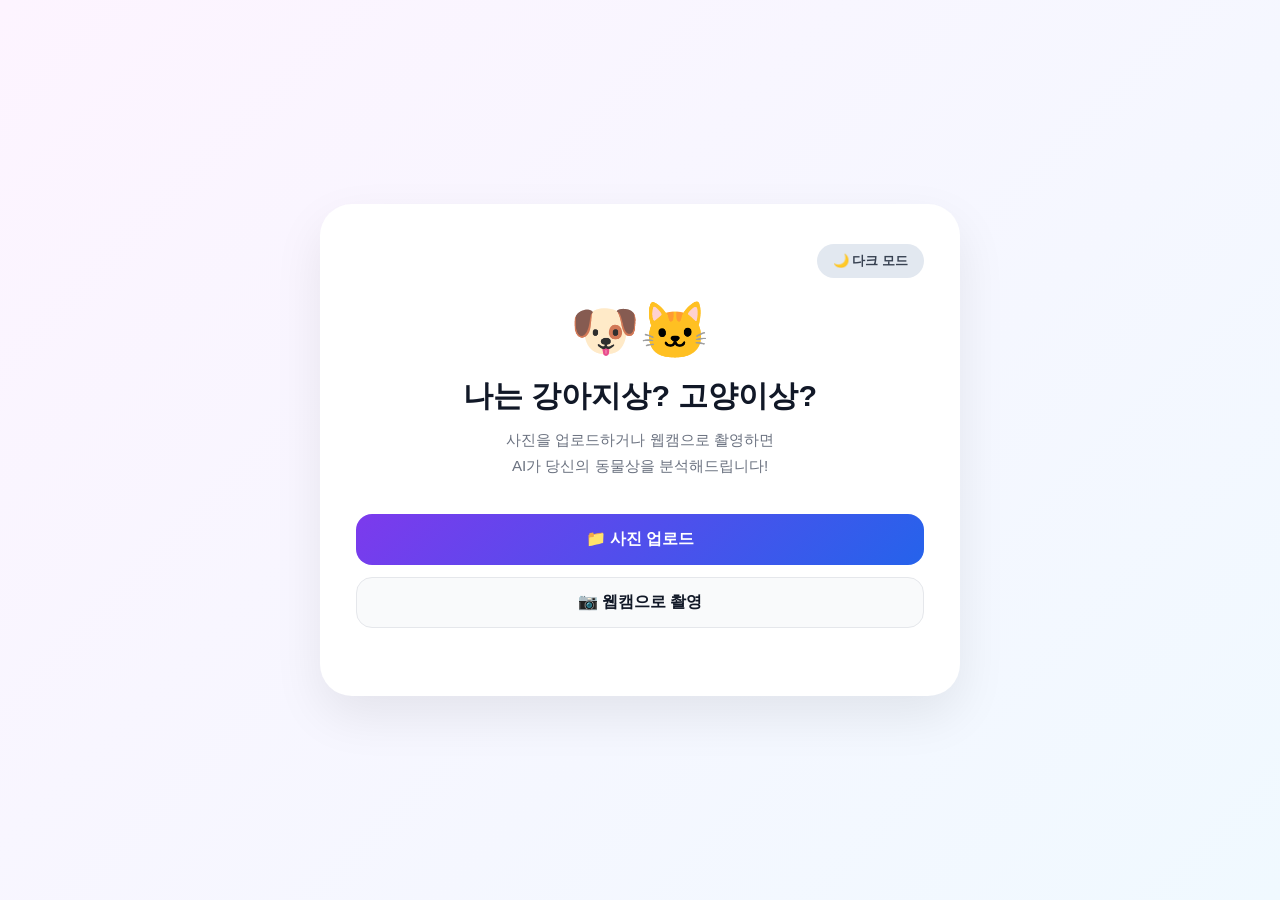
==== animal.html @ 74ea11f6 "Add animal face test page with Teachable Machine model Co-Authored-By: Claude Sonnet 4.6 <noreply@an" ====
<!DOCTYPE html>
<html lang="ko" data-theme="light">
<head>
  <meta charset="UTF-8" />
  <meta name="viewport" content="width=device-width, initial-scale=1.0" />
  <title>나는 강아지상? 고양이상? 동물상 테스트</title>
  <style>
    * { box-sizing: border-box; margin: 0; padding: 0; }

    :root {
      --bg: linear-gradient(135deg, #fdf4ff, #f0f9ff);
      --container-bg: #ffffff;
      --text: #111827;
      --subtext: #6b7280;
      --card-bg: #f9fafb;
      --card-border: #e5e7eb;
      --shadow: 0 20px 50px rgba(0,0,0,0.08);
      --toggle-bg: #e2e8f0;
      --toggle-text: #374151;
    }

    [data-theme="dark"] {
      --bg: linear-gradient(135deg, #0f172a, #1e1b2e);
      --container-bg: #1e293b;
      --text: #f1f5f9;
      --subtext: #94a3b8;
      --card-bg: #0f172a;
      --card-border: #334155;
      --shadow: 0 20px 50px rgba(0,0,0,0.4);
      --toggle-bg: #334155;
      --toggle-text: #f1f5f9;
    }

    body {
      font-family: "Segoe UI", Arial, sans-serif;
      background: var(--bg);
      color: var(--text);
      min-height: 100vh;
      display: flex;
      align-items: center;
      justify-content: center;
      padding: 24px;
      transition: background 0.3s, color 0.3s;
    }

    .container {
      width: 100%;
      max-width: 640px;
      background: var(--container-bg);
      border-radius: 32px;
      box-shadow: var(--shadow);
      padding: 40px 36px;
      transition: background 0.3s, box-shadow 0.3s;
    }

    .top-bar {
      display: flex;
      justify-content: flex-end;
      margin-bottom: 20px;
    }

    .theme-toggle {
      background: var(--toggle-bg);
      color: var(--toggle-text);
      border: none;
      border-radius: 20px;
      padding: 8px 16px;
      font-size: 0.82rem;
      font-weight: 600;
      cursor: pointer;
      transition: background 0.2s, transform 0.15s;
    }
    .theme-toggle:hover { transform: translateY(-1px); }

    /* Hero */
    .hero { text-align: center; margin-bottom: 36px; }
    .hero .emoji { font-size: 3.5rem; margin-bottom: 12px; }
    .hero h1 { font-size: 1.9rem; font-weight: 800; margin-bottom: 10px; }
    .hero p { color: var(--subtext); font-size: 0.95rem; line-height: 1.7; }

    /* Input area */
    .input-area {
      display: flex;
      flex-direction: column;
      gap: 12px;
      margin-bottom: 28px;
    }

    .btn-primary {
      width: 100%;
      background: linear-gradient(135deg, #7c3aed, #2563eb);
      color: white;
      border: none;
      border-radius: 16px;
      padding: 15px;
      font-size: 1rem;
      font-weight: 700;
      cursor: pointer;
      transition: transform 0.15s, opacity 0.15s;
    }
    .btn-primary:hover { transform: translateY(-2px); opacity: 0.92; }
    .btn-primary:disabled { opacity: 0.5; cursor: not-allowed; transform: none; }

    .btn-secondary {
      width: 100%;
      background: var(--card-bg);
      color: var(--text);
      border: 1.5px solid var(--card-border);
      border-radius: 16px;
      padding: 14px;
      font-size: 1rem;
      font-weight: 600;
      cursor: pointer;
      transition: transform 0.15s, border-color 0.2s;
    }
    .btn-secondary:hover { transform: translateY(-2px); border-color: #7c3aed; }

    /* Preview */
    .preview-box {
      display: none;
      position: relative;
      border-radius: 20px;
      overflow: hidden;
      margin-bottom: 20px;
      background: var(--card-bg);
      border: 1.5px solid var(--card-border);
      text-align: center;
    }
    .preview-box img {
      max-width: 100%;
      max-height: 320px;
      object-fit: cover;
      display: block;
      margin: 0 auto;
    }

    /* Webcam */
    .webcam-box {
      display: none;
      border-radius: 20px;
      overflow: hidden;
      margin-bottom: 20px;
      background: #000;
      text-align: center;
    }
    .webcam-box video, .webcam-box canvas {
      width: 100%;
      max-height: 320px;
      object-fit: cover;
      display: block;
    }

    /* Loading */
    .loading {
      display: none;
      text-align: center;
      padding: 24px 0;
      color: var(--subtext);
      font-size: 0.95rem;
    }
    .spinner {
      width: 44px; height: 44px;
      border: 4px solid var(--card-border);
      border-top-color: #7c3aed;
      border-radius: 50%;
      animation: spin 0.8s linear infinite;
      margin: 0 auto 12px;
    }
    @keyframes spin { to { transform: rotate(360deg); } }

    /* Result */
    .result-box {
      display: none;
      animation: fadeUp 0.5s ease;
    }
    @keyframes fadeUp {
      from { opacity: 0; transform: translateY(16px); }
      to   { opacity: 1; transform: translateY(0); }
    }

    .result-title {
      text-align: center;
      font-size: 2rem;
      font-weight: 800;
      margin-bottom: 6px;
    }
    .result-subtitle {
      text-align: center;
      color: var(--subtext);
      font-size: 0.9rem;
      margin-bottom: 28px;
    }

    .bars { display: flex; flex-direction: column; gap: 16px; margin-bottom: 28px; }

    .bar-item {}
    .bar-label {
      display: flex;
      justify-content: space-between;
      font-weight: 700;
      font-size: 0.95rem;
      margin-bottom: 6px;
    }
    .bar-track {
      height: 14px;
      border-radius: 99px;
      background: var(--card-bg);
      border: 1px solid var(--card-border);
      overflow: hidden;
    }
    .bar-fill {
      height: 100%;
      border-radius: 99px;
      transition: width 1s cubic-bezier(.4,0,.2,1);
      width: 0%;
    }
    .bar-fill.dog  { background: linear-gradient(90deg, #f59e0b, #ef4444); }
    .bar-fill.cat  { background: linear-gradient(90deg, #8b5cf6, #3b82f6); }

    .result-card {
      background: var(--card-bg);
      border: 1.5px solid var(--card-border);
      border-radius: 20px;
      padding: 24px;
      text-align: center;
      margin-bottom: 20px;
    }
    .result-card .animal-emoji { font-size: 3rem; margin-bottom: 10px; }
    .result-card h3 { font-size: 1.3rem; font-weight: 800; margin-bottom: 8px; }
    .result-card p { color: var(--subtext); font-size: 0.9rem; line-height: 1.7; }

    .retry-btn {
      width: 100%;
      background: var(--card-bg);
      color: var(--text);
      border: 1.5px solid var(--card-border);
      border-radius: 16px;
      padding: 14px;
      font-size: 1rem;
      font-weight: 700;
      cursor: pointer;
      transition: transform 0.15s, border-color 0.2s;
    }
    .retry-btn:hover { transform: translateY(-2px); border-color: #7c3aed; }

    @media (max-width: 480px) {
      .container { padding: 28px 20px; }
      .hero h1 { font-size: 1.6rem; }
    }
  </style>
</head>
<body>
<div class="container">
  <div class="top-bar">
    <button class="theme-toggle" onclick="toggleTheme()">🌙 다크 모드</button>
  </div>

  <div class="hero">
    <div class="emoji">🐶🐱</div>
    <h1>나는 강아지상? 고양이상?</h1>
    <p>사진을 업로드하거나 웹캠으로 촬영하면<br/>AI가 당신의 동물상을 분석해드립니다!</p>
  </div>

  <div class="input-area" id="inputArea">
    <input type="file" id="fileInput" accept="image/*" style="display:none" onchange="handleFile(event)" />
    <button class="btn-primary" onclick="document.getElementById('fileInput').click()">📁 사진 업로드</button>
    <button class="btn-secondary" id="webcamBtn" onclick="startWebcam()">📷 웹캠으로 촬영</button>
  </div>

  <div class="preview-box" id="previewBox">
    <img id="previewImg" src="" alt="미리보기" />
  </div>

  <div class="webcam-box" id="webcamBox">
    <video id="webcamVideo" autoplay playsinline></video>
  </div>

  <div class="input-area" id="analyzeArea" style="display:none">
    <button class="btn-primary" id="analyzeBtn" onclick="analyze()">🔍 동물상 분석하기</button>
    <button class="btn-secondary" onclick="reset()">다시 선택</button>
  </div>

  <div class="loading" id="loading">
    <div class="spinner"></div>
    AI가 분석 중입니다...
  </div>

  <div class="result-box" id="resultBox">
    <div class="result-title" id="resultTitle"></div>
    <div class="result-subtitle" id="resultSubtitle"></div>
    <div class="bars">
      <div class="bar-item">
        <div class="bar-label"><span>🐶 강아지상</span><span id="dogPct">0%</span></div>
        <div class="bar-track"><div class="bar-fill dog" id="dogBar"></div></div>
      </div>
      <div class="bar-item">
        <div class="bar-label"><span>🐱 고양이상</span><span id="catPct">0%</span></div>
        <div class="bar-track"><div class="bar-fill cat" id="catBar"></div></div>
      </div>
    </div>
    <div class="result-card" id="resultCard">
      <div class="animal-emoji" id="resultEmoji"></div>
      <h3 id="resultCardTitle"></h3>
      <p id="resultCardDesc"></p>
    </div>
    <button class="retry-btn" onclick="reset()">🔄 다시 테스트하기</button>
  </div>
</div>

<script src="https://cdn.jsdelivr.net/npm/@tensorflow/tfjs@latest/dist/tf.min.js"></script>
<script src="https://cdn.jsdelivr.net/npm/@teachablemachine/image@latest/dist/teachablemachine-image.min.js"></script>
<script>
  const MODEL_URL = 'https://teachablemachine.withgoogle.com/models/dnHHzektD/';
  let model = null;
  let webcamStream = null;
  let capturedCanvas = null;

  const ANIMAL_INFO = {
    dog: {
      emoji: '🐶',
      title: '강아지상이에요!',
      desc: '밝고 활발한 에너지가 넘치는 타입! 주변 사람들에게 먼저 다가가는 친화력과 넘치는 애교로 어디서든 사랑받아요. 충성스럽고 따뜻한 마음을 가진 당신, 함께 있으면 기분이 좋아지는 존재입니다.',
    },
    cat: {
      emoji: '🐱',
      title: '고양이상이에요!',
      desc: '신비롭고 도도한 매력을 지닌 타입! 혼자만의 시간을 소중히 여기지만, 마음을 연 사람에게는 누구보다 깊은 애정을 쏟아요. 독립적이고 세련된 분위기로 주변의 시선을 사로잡는 존재입니다.',
    },
  };

  async function loadModel() {
    if (!model) {
      model = await tmImage.load(MODEL_URL + 'model.json', MODEL_URL + 'metadata.json');
    }
    return model;
  }

  function handleFile(e) {
    const file = e.target.files[0];
    if (!file) return;
    stopWebcam();
    const reader = new FileReader();
    reader.onload = (ev) => {
      const img = document.getElementById('previewImg');
      img.src = ev.target.result;
      capturedCanvas = null;
      document.getElementById('previewBox').style.display = 'block';
      document.getElementById('webcamBox').style.display = 'none';
      document.getElementById('analyzeArea').style.display = 'flex';
      document.getElementById('resultBox').style.display = 'none';
    };
    reader.readAsDataURL(file);
  }

  async function startWebcam() {
    stopWebcam();
    document.getElementById('resultBox').style.display = 'none';
    document.getElementById('previewBox').style.display = 'none';
    try {
      webcamStream = await navigator.mediaDevices.getUserMedia({ video: { facingMode: 'user' } });
      const video = document.getElementById('webcamVideo');
      video.srcObject = webcamStream;
      document.getElementById('webcamBox').style.display = 'block';
      document.getElementById('webcamBtn').textContent = '📸 현재 화면으로 촬영';
      document.getElementById('webcamBtn').onclick = captureWebcam;
      document.getElementById('analyzeArea').style.display = 'none';
    } catch {
      alert('웹캠 접근 권한이 필요합니다.');
    }
  }

  function captureWebcam() {
    const video = document.getElementById('webcamVideo');
    const canvas = document.createElement('canvas');
    canvas.width = video.videoWidth;
    canvas.height = video.videoHeight;
    canvas.getContext('2d').drawImage(video, 0, 0);
    capturedCanvas = canvas;

    const img = document.getElementById('previewImg');
    img.src = canvas.toDataURL();
    document.getElementById('previewBox').style.display = 'block';
    document.getElementById('webcamBox').style.display = 'none';
    document.getElementById('analyzeArea').style.display = 'flex';
    stopWebcam();
    document.getElementById('webcamBtn').textContent = '📷 웹캠으로 촬영';
    document.getElementById('webcamBtn').onclick = startWebcam;
  }

  function stopWebcam() {
    if (webcamStream) {
      webcamStream.getTracks().forEach(t => t.stop());
      webcamStream = null;
    }
  }

  async function analyze() {
    document.getElementById('analyzeArea').style.display = 'none';
    document.getElementById('loading').style.display = 'block';

    try {
      const m = await loadModel();
      let source;
      if (capturedCanvas) {
        source = capturedCanvas;
      } else {
        source = document.getElementById('previewImg');
      }

      const predictions = await m.predict(source);
      document.getElementById('loading').style.display = 'none';
      showResult(predictions);
    } catch (err) {
      document.getElementById('loading').style.display = 'none';
      document.getElementById('analyzeArea').style.display = 'flex';
      alert('분석 중 오류가 발생했습니다. 다시 시도해주세요.');
      console.error(err);
    }
  }

  function showResult(predictions) {
    let dog = 0, cat = 0;
    predictions.forEach(p => {
      const name = p.className.toLowerCase();
      if (name.includes('dog') || name.includes('강아지')) dog = p.probability;
      else if (name.includes('cat') || name.includes('고양이')) cat = p.probability;
    });

    // fallback: use index order if names don't match
    if (dog === 0 && cat === 0 && predictions.length >= 2) {
      dog = predictions[0].probability;
      cat = predictions[1].probability;
    }

    const dogPct = Math.round(dog * 100);
    const catPct = Math.round(cat * 100);
    const winner = dogPct >= catPct ? 'dog' : 'cat';
    const info = ANIMAL_INFO[winner];

    document.getElementById('resultTitle').textContent = info.emoji + ' ' + info.title;
    document.getElementById('resultSubtitle').textContent =
      `강아지상 ${dogPct}% · 고양이상 ${catPct}%`;
    document.getElementById('resultEmoji').textContent = info.emoji;
    document.getElementById('resultCardTitle').textContent = info.title;
    document.getElementById('resultCardDesc').textContent = info.desc;

    document.getElementById('resultBox').style.display = 'block';

    // animate bars
    requestAnimationFrame(() => {
      document.getElementById('dogBar').style.width = dogPct + '%';
      document.getElementById('catBar').style.width = catPct + '%';
      document.getElementById('dogPct').textContent = dogPct + '%';
      document.getElementById('catPct').textContent = catPct + '%';
    });
  }

  function reset() {
    stopWebcam();
    capturedCanvas = null;
    document.getElementById('fileInput').value = '';
    document.getElementById('previewImg').src = '';
    document.getElementById('previewBox').style.display = 'none';
    document.getElementById('webcamBox').style.display = 'none';
    document.getElementById('analyzeArea').style.display = 'none';
    document.getElementById('resultBox').style.display = 'none';
    document.getElementById('loading').style.display = 'none';
    document.getElementById('inputArea').style.display = 'flex';
    document.getElementById('dogBar').style.width = '0%';
    document.getElementById('catBar').style.width = '0%';
    document.getElementById('webcamBtn').textContent = '📷 웹캠으로 촬영';
    document.getElementById('webcamBtn').onclick = startWebcam;
  }

  function toggleTheme() {
    const html = document.documentElement;
    const btn = document.querySelector('.theme-toggle');
    if (html.getAttribute('data-theme') === 'light') {
      html.setAttribute('data-theme', 'dark');
      btn.textContent = '☀️ 화이트 모드';
    } else {
      html.setAttribute('data-theme', 'light');
      btn.textContent = '🌙 다크 모드';
    }
  }
</script>
</body>
</html>
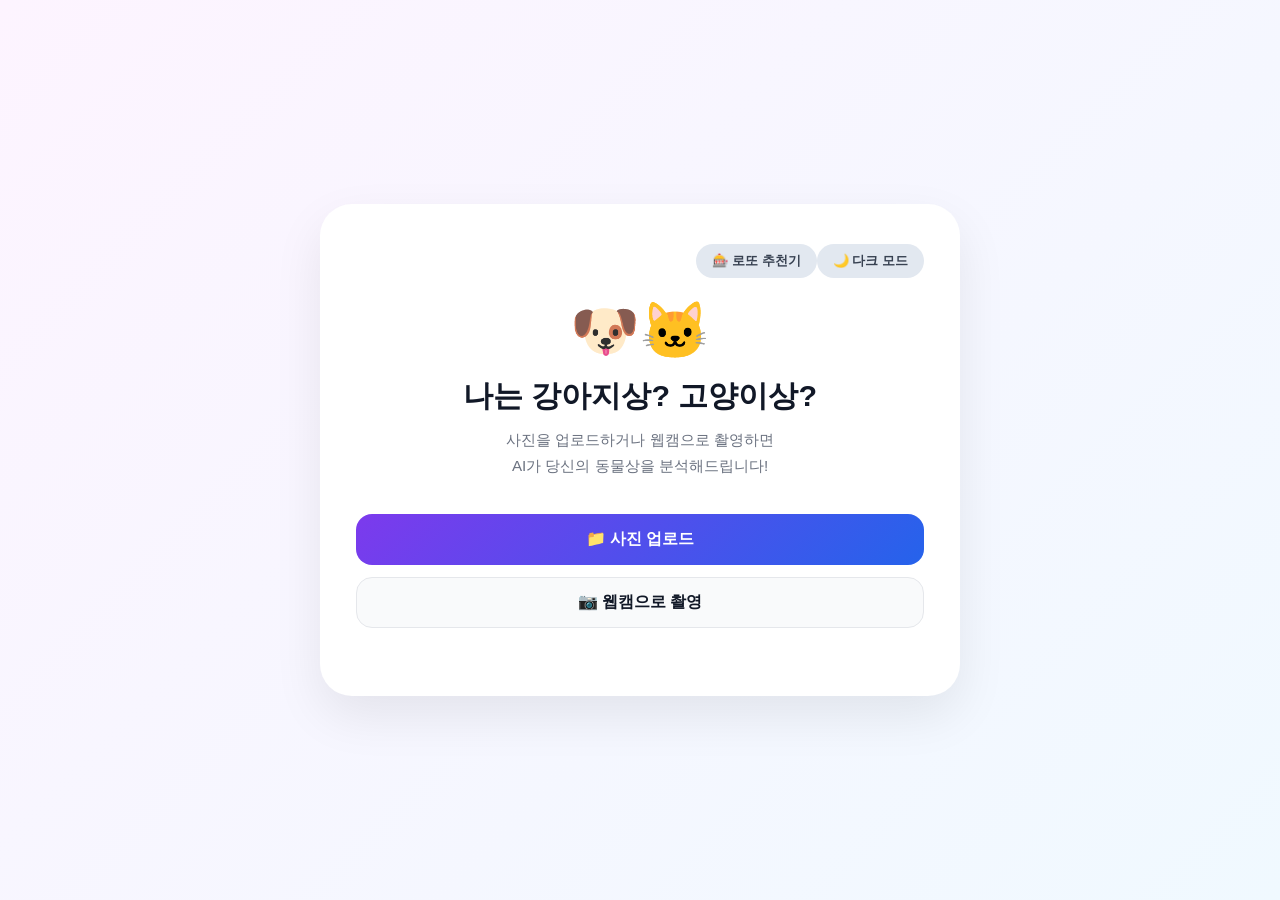
==== commit 6f706858: "Add navigation links between lotto and animal test pages Co-Authored-By: Claude Sonnet 4.6 <noreply@" ====
--- a/animal.html
+++ b/animal.html
@@ -252,6 +252,9 @@
 <body>
 <div class="container">
   <div class="top-bar">
+    <a href="index.html" style="text-decoration:none;">
+      <button class="theme-toggle">🎰 로또 추천기</button>
+    </a>
     <button class="theme-toggle" onclick="toggleTheme()">🌙 다크 모드</button>
   </div>
 
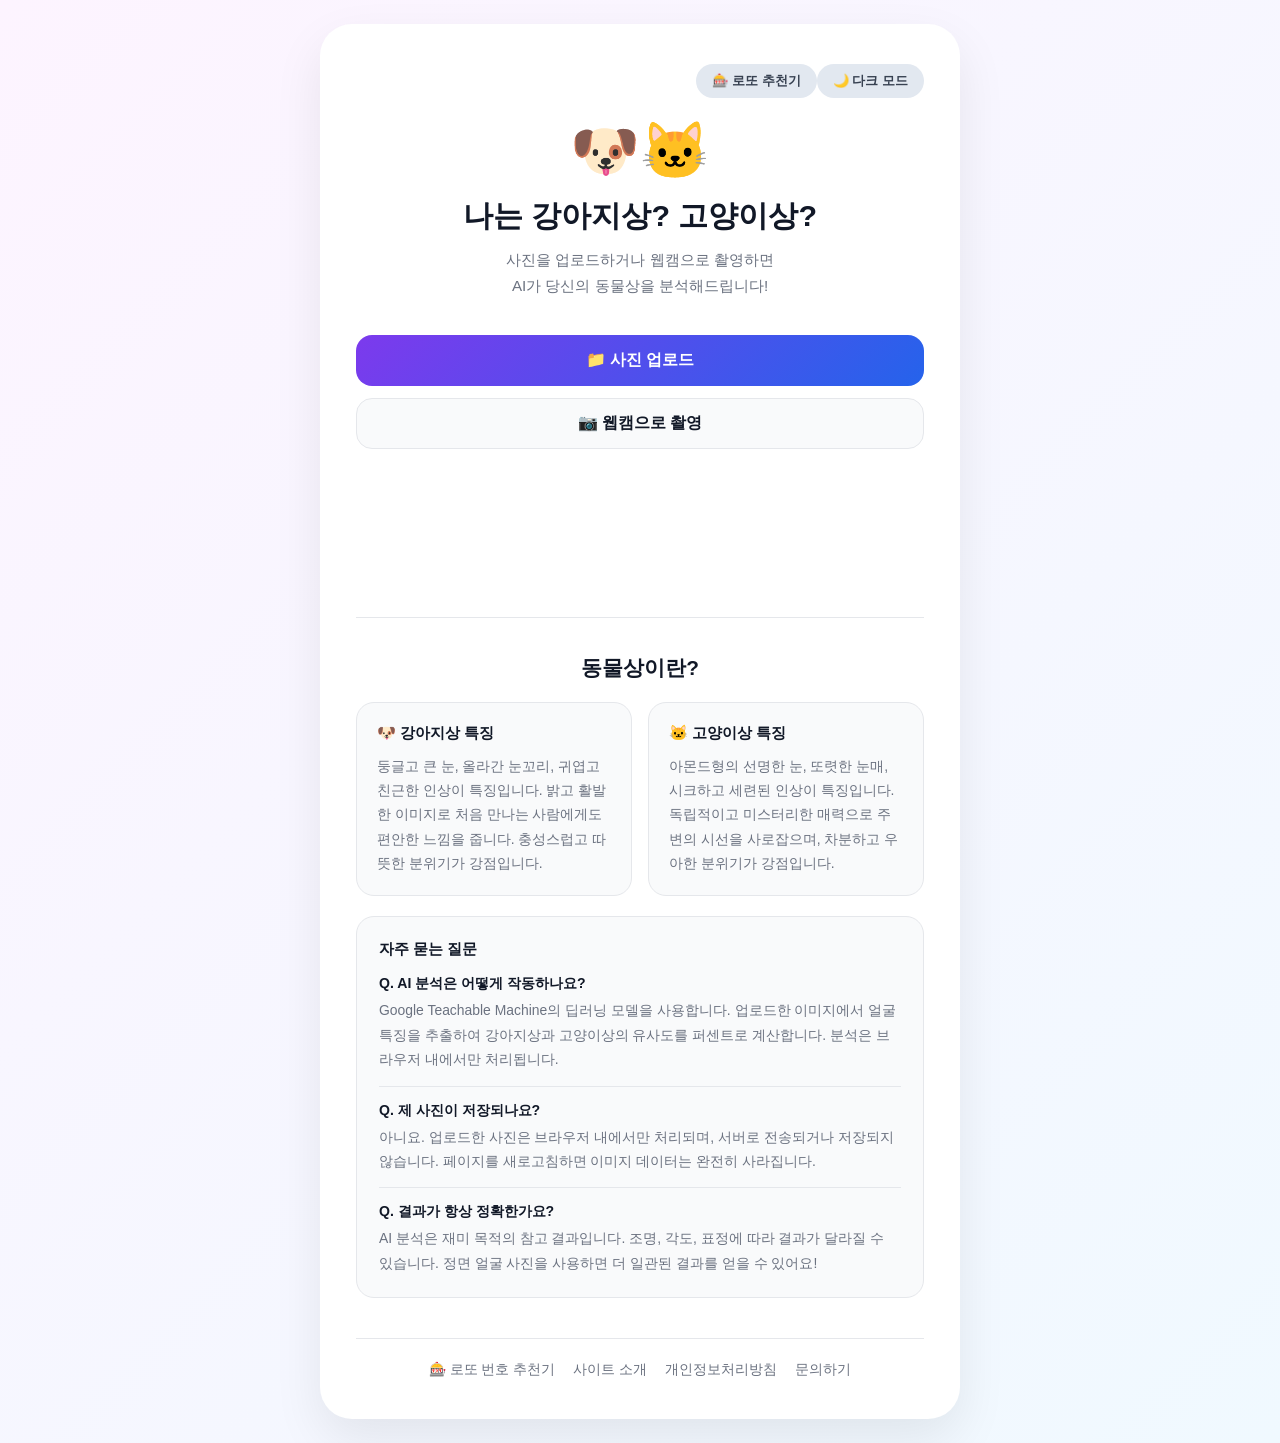
==== commit fb1821c1: "Add quality content, privacy policy, about page, and AdSense ad units for AdSense approval - Add pri" ====
--- a/animal.html
+++ b/animal.html
@@ -3,7 +3,13 @@
 <head>
   <meta charset="UTF-8" />
   <meta name="viewport" content="width=device-width, initial-scale=1.0" />
-  <title>나는 강아지상? 고양이상? 동물상 테스트</title>
+  <meta name="google-adsense-account" content="ca-pub-1166438034048593">
+  <meta name="description" content="AI가 내 사진을 분석해 강아지상인지 고양이상인지 알려줍니다. 사진 업로드 또는 웹캠으로 무료 동물상 테스트!">
+  <meta property="og:title" content="동물상 테스트 - AI가 분석하는 강아지상 고양이상">
+  <meta property="og:description" content="사진을 업로드하면 AI가 당신의 동물상을 분석해드립니다. 무료로 이용하세요!">
+  <meta property="og:type" content="website">
+  <title>동물상 테스트 - AI가 분석하는 강아지상 고양이상 | ProjectYoon</title>
+  <script async src="https://pagead2.googlesyndication.com/pagead/js/adsbygoogle.js?client=ca-pub-1166438034048593" crossorigin="anonymous"></script>
   <style>
     * { box-sizing: border-box; margin: 0; padding: 0; }
 
@@ -243,9 +249,113 @@
     }
     .retry-btn:hover { transform: translateY(-2px); border-color: #7c3aed; }
 
+    .ad-wrap {
+      margin: 28px 0;
+      text-align: center;
+      min-height: 100px;
+    }
+
+    .content-section {
+      margin-top: 40px;
+      border-top: 1px solid var(--card-border);
+      padding-top: 36px;
+    }
+
+    .section-title {
+      font-size: 1.3rem;
+      font-weight: 800;
+      margin: 0 0 20px;
+      text-align: center;
+    }
+
+    .info-grid {
+      display: grid;
+      grid-template-columns: 1fr 1fr;
+      gap: 16px;
+      margin-bottom: 20px;
+    }
+
+    .info-card {
+      background: var(--card-bg);
+      border: 1.5px solid var(--card-border);
+      border-radius: 18px;
+      padding: 20px;
+    }
+
+    .info-card h3 {
+      font-size: 0.95rem;
+      font-weight: 700;
+      margin: 0 0 10px;
+    }
+
+    .info-card p {
+      font-size: 0.87rem;
+      color: var(--subtext);
+      line-height: 1.75;
+      margin: 0;
+    }
+
+    .faq-list {
+      background: var(--card-bg);
+      border: 1.5px solid var(--card-border);
+      border-radius: 18px;
+      padding: 22px;
+    }
+
+    .faq-list h3 {
+      font-size: 0.95rem;
+      font-weight: 700;
+      margin: 0 0 14px;
+    }
+
+    .faq-item {
+      margin-bottom: 14px;
+      padding-bottom: 14px;
+      border-bottom: 1px solid var(--card-border);
+    }
+
+    .faq-item:last-child {
+      margin-bottom: 0;
+      padding-bottom: 0;
+      border-bottom: none;
+    }
+
+    .faq-item strong {
+      display: block;
+      font-size: 0.88rem;
+      margin-bottom: 5px;
+    }
+
+    .faq-item p {
+      font-size: 0.87rem;
+      color: var(--subtext);
+      line-height: 1.75;
+      margin: 0;
+    }
+
+    .site-footer {
+      margin-top: 40px;
+      padding-top: 22px;
+      border-top: 1px solid var(--card-border);
+      display: flex;
+      justify-content: center;
+      flex-wrap: wrap;
+      gap: 18px;
+    }
+
+    .site-footer a {
+      color: var(--subtext);
+      text-decoration: none;
+      font-size: 0.87rem;
+      transition: color 0.2s;
+    }
+
+    .site-footer a:hover { color: #7c3aed; }
+
     @media (max-width: 480px) {
       .container { padding: 28px 20px; }
       .hero h1 { font-size: 1.6rem; }
+      .info-grid { grid-template-columns: 1fr; }
     }
   </style>
 </head>
@@ -255,7 +365,7 @@
     <a href="index.html" style="text-decoration:none;">
       <button class="theme-toggle">🎰 로또 추천기</button>
     </a>
-    <button class="theme-toggle" onclick="toggleTheme()">🌙 다크 모드</button>
+    <button class="theme-toggle" id="themeBtn" onclick="toggleTheme()">🌙 다크 모드</button>
   </div>
 
   <div class="hero">
@@ -308,6 +418,53 @@
     </div>
     <button class="retry-btn" onclick="reset()">🔄 다시 테스트하기</button>
   </div>
+
+  <!-- 광고 단위: AdSense 대시보드에서 광고 단위 생성 후 data-ad-slot 값을 입력하세요 -->
+  <div class="ad-wrap">
+    <ins class="adsbygoogle"
+         style="display:block"
+         data-ad-client="ca-pub-1166438034048593"
+         data-ad-slot="XXXXXXXXXX"
+         data-ad-format="auto"
+         data-full-width-responsive="true"></ins>
+    <script>(adsbygoogle = window.adsbygoogle || []).push({});</script>
+  </div>
+
+  <section class="content-section">
+    <h2 class="section-title">동물상이란?</h2>
+    <div class="info-grid">
+      <div class="info-card">
+        <h3>🐶 강아지상 특징</h3>
+        <p>둥글고 큰 눈, 올라간 눈꼬리, 귀엽고 친근한 인상이 특징입니다. 밝고 활발한 이미지로 처음 만나는 사람에게도 편안한 느낌을 줍니다. 충성스럽고 따뜻한 분위기가 강점입니다.</p>
+      </div>
+      <div class="info-card">
+        <h3>🐱 고양이상 특징</h3>
+        <p>아몬드형의 선명한 눈, 또렷한 눈매, 시크하고 세련된 인상이 특징입니다. 독립적이고 미스터리한 매력으로 주변의 시선을 사로잡으며, 차분하고 우아한 분위기가 강점입니다.</p>
+      </div>
+    </div>
+    <div class="faq-list">
+      <h3>자주 묻는 질문</h3>
+      <div class="faq-item">
+        <strong>Q. AI 분석은 어떻게 작동하나요?</strong>
+        <p>Google Teachable Machine의 딥러닝 모델을 사용합니다. 업로드한 이미지에서 얼굴 특징을 추출하여 강아지상과 고양이상의 유사도를 퍼센트로 계산합니다. 분석은 브라우저 내에서만 처리됩니다.</p>
+      </div>
+      <div class="faq-item">
+        <strong>Q. 제 사진이 저장되나요?</strong>
+        <p>아니요. 업로드한 사진은 브라우저 내에서만 처리되며, 서버로 전송되거나 저장되지 않습니다. 페이지를 새로고침하면 이미지 데이터는 완전히 사라집니다.</p>
+      </div>
+      <div class="faq-item">
+        <strong>Q. 결과가 항상 정확한가요?</strong>
+        <p>AI 분석은 재미 목적의 참고 결과입니다. 조명, 각도, 표정에 따라 결과가 달라질 수 있습니다. 정면 얼굴 사진을 사용하면 더 일관된 결과를 얻을 수 있어요!</p>
+      </div>
+    </div>
+  </section>
+
+  <footer class="site-footer">
+    <a href="index.html">🎰 로또 번호 추천기</a>
+    <a href="about.html">사이트 소개</a>
+    <a href="privacy.html">개인정보처리방침</a>
+    <a href="mailto:yuneunmi814@gmail.com">문의하기</a>
+  </footer>
 </div>
 
 <script src="https://cdn.jsdelivr.net/npm/@tensorflow/tfjs@latest/dist/tf.min.js"></script>
@@ -477,7 +634,7 @@
 
   function toggleTheme() {
     const html = document.documentElement;
-    const btn = document.querySelector('.theme-toggle');
+    const btn = document.getElementById('themeBtn');
     if (html.getAttribute('data-theme') === 'light') {
       html.setAttribute('data-theme', 'dark');
       btn.textContent = '☀️ 화이트 모드';
